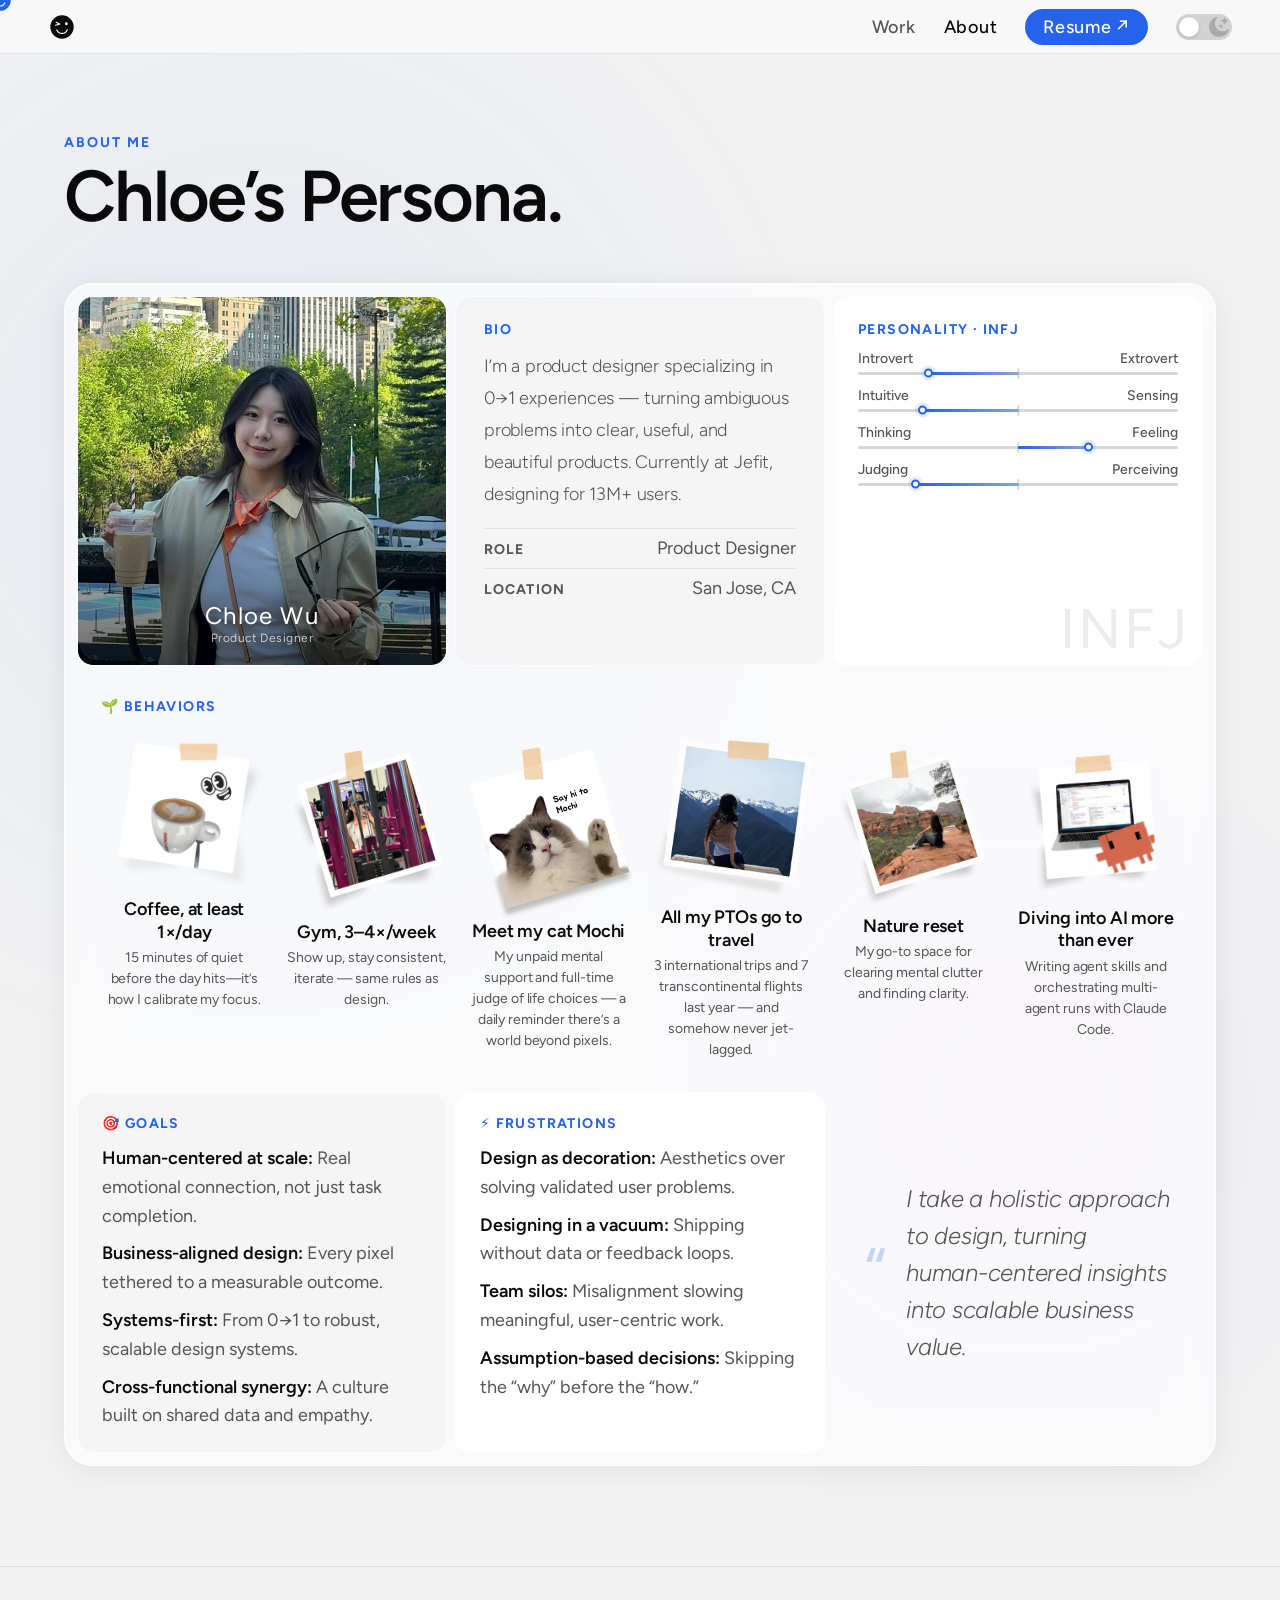
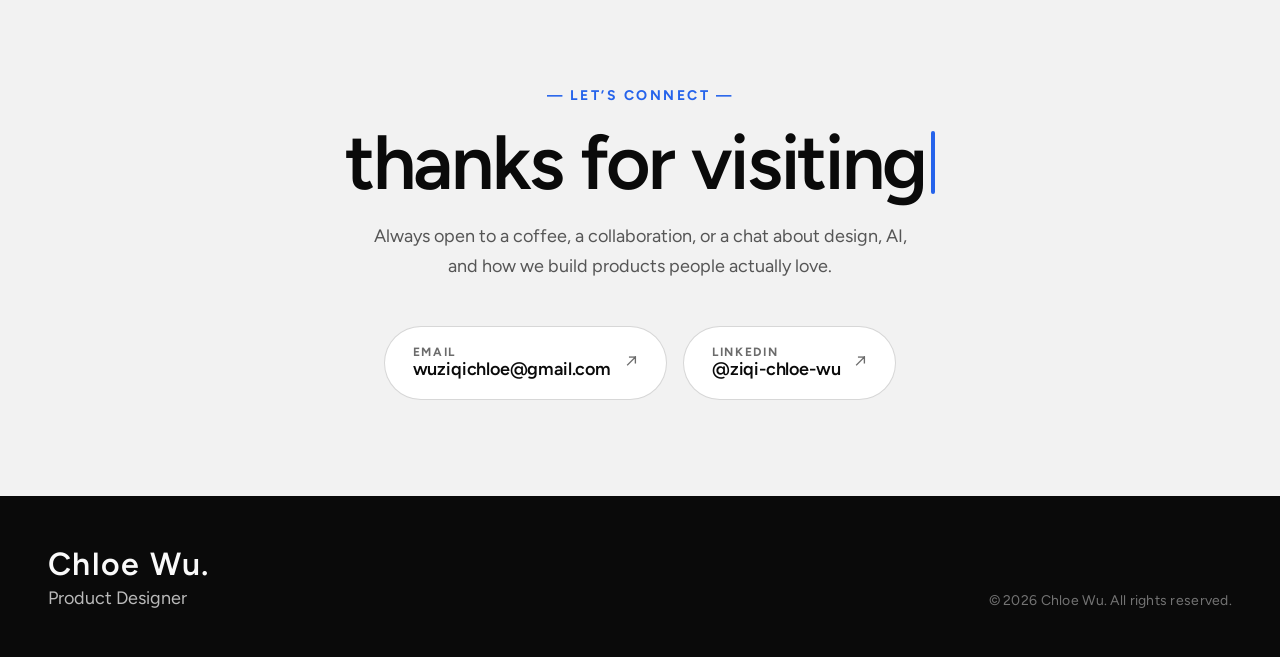
==== about.html @ 1644cade "Index: wire Whatnot cover; add HPE case study, flow explorations & assets Co-Authored-By: Claude Opu" ====
<!DOCTYPE html>
<html lang="en" data-theme="light">
<head>
<meta charset="UTF-8">
<meta name="viewport" content="width=device-width, initial-scale=1.0">
<title>Chloe Wu — About</title>
<link href="https://fonts.googleapis.com/css2?family=Figtree:ital,wght@0,300;0,400;0,500;0,600;0,700;1,400&display=swap" rel="stylesheet">
<link rel="stylesheet" href="tokens.css">
<style>
*,*::before,*::after{box-sizing:border-box;margin:0;padding:0;}
html{scroll-behavior:smooth;font-size:120%;}
body {
  background:var(--bg); color:var(--ink);
  font-family:var(--font-body);
  overflow-x:hidden; cursor:none;
  -webkit-font-smoothing:antialiased;
  transition:background .4s,color .4s;
}
/* Force system cursor off everywhere so it never co-exists with #cur.
   Overridden in the mobile media query below where #cur is hidden. */
html, body, body *, body *::before, body *::after { cursor:none !important; }

/* ─────────────────────────────────────
   CURSOR — SVG, accent color baked into fill
───────────────────────────────────── */
#cur {
  position:fixed; z-index:9999; pointer-events:none;
  width:26px; height:26px;
  transform:translate(-50%,-50%);
  background:url('assets/images/cursor_default.svg') center / contain no-repeat;
  transition:width .2s cubic-bezier(.34,1.56,.64,1),
             height .2s cubic-bezier(.34,1.56,.64,1);
}
#cur.hover {
  width:30px; height:30px;
  background-image:url('assets/images/cursor_tap.svg');
}
/* Both cursors share accent (#2563EB) strokes with white detail; brighten in dark mode. */
[data-theme="dark"] #cur,
[data-theme="dark"] #cur.hover { filter:brightness(1.15) saturate(1.1); }

/* ─────────────────────────────────────
   NAV
───────────────────────────────────── */
nav {
  position:fixed; top:0; left:0; right:0; z-index:300;
  height:54px; display:flex; align-items:center; justify-content:space-between;
  padding:0 48px;
  background:var(--nav-bg);
  backdrop-filter:blur(20px);
  border-bottom:1px solid var(--border);
  transition:background .4s,border-color .4s;
}
.nav-logo {
  display:inline-flex; align-items:center;
  color:var(--ink); text-decoration:none; transition:color .4s;
  line-height:0;
}
.nav-logo:hover .nav-logo-mark{transform:rotate(-8deg);}
.nav-logo-mark {
  width:28px; height:28px; display:block;
  transition:transform .25s cubic-bezier(.34,1.56,.64,1);
}
.nav-r{display:flex;align-items:center;gap:28px;}
.nav-links{display:flex;gap:28px;list-style:none;}
.nav-links a { font-size:var(--fs-base); font-weight:var(--fw-medium); letter-spacing:.04em; color:var(--ink-2); text-decoration:none; transition:color .2s; }
.nav-links a:hover{color:var(--ink);}
.nav-cta { color:#fff!important; background:var(--accent)!important; padding:7px 18px; border-radius:100px; transition:opacity .2s!important; }
.nav-cta:hover{opacity:.88;}

/* Theme toggle */
.t-tog{position:relative;width:56px;height:26px;cursor:none;}
.t-tog input{position:absolute;opacity:0;width:0;height:0;}
.t-track{position:absolute;inset:0;background:var(--border-h);border-radius:100px;transition:background .3s;display:flex;align-items:center;justify-content:space-between;padding:0 3px;}
.t-tog input:checked~.t-track{background:var(--accent);}
.t-icon{display:block;width:20px;height:20px;color:var(--ink-3);z-index:1;transition:opacity .25s;flex-shrink:0;}
.t-sun{opacity:0;}.t-moon{opacity:1;}
[data-theme="dark"] .t-sun{opacity:1;}[data-theme="dark"] .t-moon{opacity:0;}
.t-knob{position:absolute;top:3px;left:3px;width:20px;height:20px;background:var(--surf);border-radius:50%;transition:transform .28s cubic-bezier(.4,0,.2,1);pointer-events:none;z-index:2;box-shadow:0 1px 3px rgba(0,0,0,.2);}
.t-tog input:checked~.t-knob{transform:translateX(30px);}

/* ─────────────────────────────────────
   HERO — full page, type-forward
───────────────────────────────────── */
#home {
  min-height:100vh; padding-top:54px;
  display:flex; flex-direction:column;
  align-items:center; justify-content:center;
  position:relative; overflow:hidden;
  text-align:center;
}

/* ── Headline block — takes most of hero ── */
.h-block {
  display:flex; flex-direction:column; align-items:center;
  padding:0 48px;
  position:relative; z-index:1;
  width:100%; max-width:1100px;
  gap:0;
}

/* Subtle blueprint grid */
.h-block::before {
  content:''; position:absolute; inset:0; z-index:0; pointer-events:none;
  background-image:
    linear-gradient(var(--border) 1px, transparent 1px),
    linear-gradient(90deg, var(--border) 1px, transparent 1px);
  background-size:80px 80px;
  mask-image:linear-gradient(to bottom,transparent,rgba(0,0,0,.4) 40%,rgba(0,0,0,.4) 80%,transparent);
}

/* ── GLOW EFFECT ── */
.glow-stage {
  position:relative; z-index:1;
  --mx: 50%; --my: 50%;
}

/* The glow orb follows mouse */
.glow-stage::before {
  content:''; position:absolute; z-index:0; pointer-events:none;
  width:600px; height:600px; border-radius:50%;
  background:radial-gradient(circle, rgba(var(--glow-r),.12) 0%, transparent 70%);
  left:var(--mx); top:var(--my);
  transform:translate(-50%,-50%);
  transition:left .1s ease,top .1s ease;
  filter:blur(20px);
}

.hero-title {
  font-family:var(--font-display);font-weight:var(--fw-semibold);
  font-size:clamp(var(--fs-2xl),9vw,var(--fs-display-lg));
  line-height:.92; letter-spacing:.01em;
  color:var(--ink);
  position:relative; z-index:1;
  text-align:center;
  margin-bottom:0;
}

/* Individual chars get glow on hover proximity */
.hero-title .gc {
  display:inline-block;
  transition:color .25s ease, text-shadow .25s ease;
}
.hero-title .gc.glow {
  color:var(--accent);
  text-shadow:
    0 0 40px rgba(var(--glow-r),.5),
    0 0 100px rgba(var(--glow-r),.25);
}

/* ── Bottom info bar ── */
.h-bar {
  display:flex; flex-direction:column; align-items:center;
  width:100%; max-width:800px;
  margin-top:36px;
  padding:0 48px;
}
.h-bar-l { width:100%; text-align:center; }
.h-bar-r { display:none; }  /* stats now in h-bar-l */
.h-bar-c {
  display:none;
}
.hero-greeting {
  font-size:clamp(var(--fs-md),2.2vw,var(--fs-lg));   /* bigger — more noticeable */
  font-weight:var(--fw-medium);
  color:var(--ink);                       /* full ink — not muted */
  letter-spacing:-.02em;
  text-align:center;
  margin-bottom:20px;
  opacity:0;
  display:flex;
  align-items:center;
  justify-content:center;
  gap:10px;
}

/* Waving hand emoji animation */
.wave-hand {
  display:inline-block;
  font-size:1.2em;
  transform-origin:70% 80%;       /* pivot at wrist */
  animation-name: wave;
  animation-duration: 2s;
  animation-timing-function: ease-in-out;
  animation-delay: 0.7s;
  animation-iteration-count: 1;
  animation-fill-mode: forwards;
}
@keyframes wave {
  0%   { transform:rotate(0deg); }
  10%  { transform:rotate(18deg); }
  20%  { transform:rotate(-8deg); }
  30%  { transform:rotate(18deg); }
  40%  { transform:rotate(-4deg); }
  50%  { transform:rotate(14deg); }
  60%  { transform:rotate(0deg); }
  100% { transform:rotate(0deg); }
}

/* Greeting text — slight highlight to stand out from noise */
.hero-greeting-text {
  color: var(--ink);
  font-weight:var(--fw-medium);
}
.h-bar-eyebrow { font-size:var(--fs-sm); font-weight:var(--fw-bold); letter-spacing:.14em; text-transform:uppercase; color:var(--accent); margin-bottom:28px; text-align:center; }
.h-bar-sub { font-size:var(--fs-base); font-weight:var(--fw-light); color:var(--ink-2); line-height:1.7; max-width:38ch; text-align:center; letter-spacing:-.01em; }
.h-bar-cta { display:flex; flex-direction:row; gap:12px; align-items:center; justify-content:center; margin-top:28px; }
.h-avail { display:flex; align-items:center; gap:6px; font-size:var(--fs-sm); font-weight:var(--fw-semibold); letter-spacing:.1em; text-transform:uppercase; color:var(--ink-2); margin-bottom:6px; }
.h-avail-dot { width:7px; height:7px; background:#22C55E; border-radius:50%; animation:pulse 2s ease-in-out infinite; }
.btn-fill { display:inline-flex; align-items:center; gap:6px; background:var(--ink); color:var(--bg); padding:13px 26px; border-radius:100px; font-size:var(--fs-base); font-weight:var(--fw-semibold); text-decoration:none; transition:background .2s, transform .15s; }
.btn-fill:hover{background:var(--accent);transform:translateY(-2px);}
.btn-outline { display:inline-flex; align-items:center; gap:6px; color:var(--ink-2); font-size:var(--fs-base); font-weight:var(--fw-medium); text-decoration:none; padding:13px 20px; border-radius:100px; border:1.5px solid var(--border-h); transition:color .2s, border-color .2s, transform .15s; }
.btn-outline:hover{color:var(--ink);border-color:var(--ink);transform:translateY(-1px);}

/* ─────────────────────────────────────
   TICKER
───────────────────────────────────── */
.ticker { overflow:hidden; white-space:nowrap; border-top:1px solid var(--border); border-bottom:1px solid var(--border); padding:10px 0 13px; background:var(--bg-2); transition:background .4s; }
.ticker-inner { display:inline-flex; animation:ticker 24s linear infinite; }
.t-item { display:inline-flex; align-items:center; gap:18px; padding:0 30px; font-size:var(--fs-base); font-weight:var(--fw-semibold); letter-spacing:.06em; text-transform:uppercase; color:var(--ink-3); line-height:1; }
.t-sep { width:4px; height:4px; border-radius:50%; background:var(--accent); flex-shrink:0; }
@keyframes ticker{from{transform:translateX(0);}to{transform:translateX(-50%);}}

/* ─────────────────────────────────────
   WORK — sticky 1/3 left · 2/3 image right
───────────────────────────────────── */
#work { background:var(--bg); transition:background .4s; }
.sec-ey { font-size:var(--fs-sm); font-weight:var(--fw-bold); letter-spacing:.14em; text-transform:uppercase; color:var(--accent); margin-bottom:10px; display:block; }
.sec-h { font-family:var(--font-display); font-weight:var(--fw-semibold); font-size:clamp(var(--fs-xl),6vw,var(--fs-5xl)); line-height:1.05; letter-spacing:-.03em; color:var(--ink); }
.sec-note { max-width:28ch; font-size:var(--fs-base); color:var(--ink-2); line-height:1.7; }

/* Section header */
.work-hdr {
  padding:80px 64px 56px;
  display:flex; align-items:flex-end; justify-content:space-between;
  border-bottom:1px solid var(--border);
}

/* ── Two-column: 20% left sticky · 80% right ── */
.work-body {
  display:grid;
  grid-template-columns:1fr 4fr;   /* ← 20% : 80% */
  align-items:start;
}

/* LEFT: sticky, centered vertically */
.work-left {
  position:sticky; top:0; height:100vh;
  display:flex; flex-direction:column;
  justify-content:center;          /* center content vertically */
  padding:48px 40px;
  border-right:1px solid var(--border);
  overflow:hidden;
  background:var(--bg);
  transition:background .4s;
}

/* ── Mini index ── */
.proj-index {
  display:flex; flex-direction:column; gap:0;
  border-top:1px solid var(--border);
}
.proj-idx-row {
  display:flex; align-items:center; gap:12px;
  padding:14px 0; border-bottom:1px solid var(--border);
  cursor:pointer; transition:opacity .3s, padding-left .3s;
  opacity:.28;
}
.proj-idx-row:hover { opacity:.6; }
.proj-idx-row.active { opacity:1; padding-left:4px; }
.proj-idx-num {
  font-family:var(--font-display); font-size:var(--fs-base); font-weight:var(--fw-semibold);
  letter-spacing:.02em; color:var(--ink-3); width:36px;
  flex-shrink:0; transition:color .3s;
}
.proj-idx-row.active .proj-idx-num { color:var(--accent); }
.proj-idx-label {
  font-size:var(--fs-md); font-weight:var(--fw-medium); color:var(--ink-2);
  letter-spacing:-.02em; flex:1; transition:color .3s;
}
.proj-idx-row.active .proj-idx-label { color:var(--ink); }
/* Animated accent bar on the right */
.proj-idx-tick {
  height:1.5px; width:0; background:var(--accent);
  border-radius:1px;
  transition:width .4s cubic-bezier(.22,1,.36,1);
}
.proj-idx-row.active .proj-idx-tick { width:24px; }

/* proj-detail removed — info lives on image */

/* Tags */
.proj-dtags { display:flex; gap:5px; flex-wrap:wrap; margin-bottom:14px; }
.proj-dtag {
  font-size:var(--fs-2xs); font-weight:var(--fw-semibold); letter-spacing:.08em; text-transform:uppercase;
  color:var(--accent); border:1px solid rgba(37,99,235,.25);
  background:rgba(37,99,235,.06);
  padding:3px 9px; border-radius:100px;
}
[data-theme="dark"] .proj-dtag {
  color:var(--accent); border-color:rgba(59,130,246,.3);
  background:rgba(59,130,246,.08);
}

.proj-dname {
  font-family:var(--font-body);
  font-size:clamp(var(--fs-lg),2.8vw,var(--fs-2xl)); font-weight:var(--fw-medium);
  line-height:1.08; letter-spacing:-.025em;
  color:var(--ink); margin-bottom:14px;
}

/* Metrics row */
.proj-dmetrics { display:flex; gap:24px; flex-wrap:wrap; margin-bottom:28px; }
.proj-dmet-val {
  font-family:var(--font-display);font-weight:var(--fw-semibold);
  font-size:var(--fs-lg); letter-spacing:.01em; color:var(--accent); line-height:1;
}
.proj-dmet-lbl {
  font-size:var(--fs-sm); font-weight:var(--fw-semibold); letter-spacing:.06em;
  text-transform:uppercase; color:var(--ink-3); margin-top:3px;
}

/* Divider between metrics and link */
.proj-dhr {
  width:100%; height:1px; background:var(--border);
  margin-bottom:20px;
}

/* CTA link — more refined */
.proj-dlink {
  display:inline-flex; align-items:center; gap:8px;
  font-size:var(--fs-md); font-weight:var(--fw-semibold); letter-spacing:-.01em;
  color:var(--ink); text-decoration:none;
  transition:color .2s, gap .2s;
}
.proj-dlink:hover { color:var(--accent); gap:12px; }
.proj-dlink-arrow {
  width:28px; height:28px; border-radius:50%;
  border:1.5px solid var(--border-h);
  display:inline-flex; align-items:center; justify-content:center;
  font-size:var(--fs-sm);
  transition:background .2s, border-color .2s, transform .2s;
}
.proj-dlink:hover .proj-dlink-arrow {
  background:var(--accent); border-color:var(--accent); color:#fff;
  transform:rotate(45deg);
}

/* RIGHT: scrolling image panels — 2/3 width, full-screen height */
.work-right { display:flex; flex-direction:column; }

.proj-panel {
  height:100vh; position:relative; overflow:hidden;
  display:flex; align-items:flex-end;   /* info anchored bottom-left */
  border-bottom:1px solid rgba(255,255,255,.06);
}

/* Full-bleed image / gradient background */
.proj-panel-bg {
  position:absolute; inset:0;
  background-size:cover; background-position:center;
  transition:transform .7s cubic-bezier(.22,1,.36,1);
}
.proj-panel:hover .proj-panel-bg { transform:scale(1.025); }

/* Dark vignette at bottom for readability */
.proj-panel::after {
  content:''; position:absolute; inset:0; z-index:1;
  pointer-events:none;
  background:linear-gradient(
    to top,
    rgba(0,0,0,.72) 0%,
    rgba(0,0,0,.35) 30%,
    transparent 60%
  );
}

/* Project info overlaid at bottom of image */
.proj-panel-info {
  position:relative; z-index:2;
  padding:32px 40px;
  width:100%;
}
.proj-panel-tags { display:flex; gap:6px; margin-bottom:10px; flex-wrap:wrap; }
.proj-panel-tag {
  font-size:var(--fs-base); font-weight:var(--fw-bold); letter-spacing:.06em; text-transform:uppercase;
  color:rgba(255,255,255,.65);
  border:1px solid rgba(255,255,255,.2);
  padding:2px 8px; border-radius:100px;
  backdrop-filter:blur(8px);
}
.proj-panel-title {
  font-family:var(--font-display);font-weight:var(--fw-semibold);
  font-size:clamp(var(--fs-xl),5vw,var(--fs-5xl)); line-height:.95;
  letter-spacing:.02em; color:#fff; margin-bottom:8px;
}
.proj-panel-desc {
  font-size:var(--fs-base); font-weight:var(--fw-light);
  color:rgba(255,255,255,.65); line-height:1.65;
  max-width:52ch; margin-bottom:20px;
}
.proj-panel-metrics { display:flex; gap:28px; flex-wrap:wrap; margin-bottom:24px; }
.proj-panel-met-val {
  font-family:var(--font-display);font-weight:var(--fw-semibold);
  font-size:var(--fs-lg); letter-spacing:.02em; color:#fff; line-height:1;
}
.proj-panel-met-lbl {
  font-size:var(--fs-sm); font-weight:var(--fw-bold); letter-spacing:.06em;
  text-transform:uppercase; color:rgba(255,255,255,.5); margin-top:2px;
}
.proj-panel-link {
  display:inline-flex; align-items:center; gap:6px;
  font-size:var(--fs-xs); font-weight:var(--fw-bold); letter-spacing:.1em; text-transform:uppercase;
  color:#fff; text-decoration:none;
  border-bottom:1.5px solid rgba(255,255,255,.5); padding-bottom:1px;
  transition:border-color .2s, color .2s;
}
.proj-panel-link:hover { border-color:#fff; }

/* Placeholder icon when no image */
.proj-panel-ph {
  position:absolute; top:50%; left:50%;
  transform:translate(-50%,-60%);   /* slightly above center */
  display:flex; flex-direction:column;
  align-items:center; gap:12px; text-align:center;
  z-index:2; pointer-events:none;
}
.proj-panel-icon {
  width:72px; height:72px; border-radius:18px;
  background:rgba(255,255,255,.10);
  border:1.5px solid rgba(255,255,255,.2);
  display:flex; align-items:center; justify-content:center;
  font-size:var(--fs-lg);
}
.proj-panel-ph-label {
  font-size:var(--fs-xs); font-weight:var(--fw-semibold); letter-spacing:.14em;
  text-transform:uppercase; color:rgba(255,255,255,.35);
}

/* Ghost number — decorative watermark */
.proj-panel-ghost {
  position:absolute; top:24px; right:28px; z-index:2;
  font-family:var(--font-display);font-weight:var(--fw-semibold); font-size:var(--fs-display);
  letter-spacing:-.03em; color:rgba(255,255,255,.08);
  line-height:1; pointer-events:none; user-select:none;
}

/* PDF MODAL */
.pdf-overlay {
  position:fixed; inset:0; z-index:1000;
  background:rgba(0,0,0,.65);
  backdrop-filter:blur(14px);
  display:none; align-items:center; justify-content:center;
  padding:24px;
}
.pdf-overlay.open { display:flex; }
.pdf-box {
  width:min(900px,96vw);
  height:min(92vh,1040px);
  background:var(--surf);
  border-radius:18px; overflow:hidden;
  display:flex; flex-direction:column;
  box-shadow:0 32px 80px rgba(0,0,0,.45);
  border:1px solid var(--border-h);
}
.pdf-topbar {
  display:flex; align-items:center; justify-content:space-between;
  padding:13px 20px; border-bottom:1px solid var(--border);
  flex-shrink:0;
}
.pdf-topbar-title {
  font-family:var(--font-display);font-weight:var(--fw-semibold);
  font-size:var(--fs-base); letter-spacing:.04em; color:var(--ink);
}
.pdf-close {
  width:30px; height:30px; border-radius:50%; border:none;
  background:var(--border-h); color:var(--ink); font-size:var(--fs-base);
  cursor:pointer; display:flex; align-items:center; justify-content:center;
  transition:background .2s;
}
.pdf-close:hover { background:var(--border); }
.pdf-iframe { flex:1; border:none; width:100%; background:#f0f0f0; }



/* ─────────────────────────────────────
   ABOUT — Compact Bento Persona
───────────────────────────────────── */
#about {
  background: var(--bg-2);
  padding: 134px 64px 100px;
  transition: background .4s;
  position: relative;
}
/* Subtle gradient backdrop so glass reads clearly */
#about::before {
  content: '';
  position: absolute; inset: 0; z-index: 0; pointer-events: none;
  background:
    radial-gradient(ellipse 70% 60% at 20% 30%, rgba(37,99,235,.06) 0%, transparent 70%),
    radial-gradient(ellipse 60% 50% at 80% 70%, rgba(99,37,235,.04) 0%, transparent 60%);
}
.about-wrap { position: relative; z-index: 1; }
.about-wrap { max-width: 1200px; margin: 0 auto; }

.about-heading { margin-bottom: 48px; }
.about-heading .sec-ey { margin-bottom: 8px; }
.about-heading h2 {
  font-family: var(--font-display);
  font-weight: var(--fw-semibold);
  font-size: clamp(var(--fs-xl), 6vw, var(--fs-5xl));
  line-height: 1.05; letter-spacing: -.03em; color: var(--ink);
}

/* ── Outer card ── */
.bento-card {
  /* Glassmorphism */
  background: rgba(255,255,255,0.62);
  backdrop-filter: blur(24px) saturate(160%);
  -webkit-backdrop-filter: blur(24px) saturate(160%);
  border: 1px solid rgba(255,255,255,0.72);
  border-radius: 28px;
  padding: 12px;
  box-shadow: 0 4px 32px rgba(0,0,0,.07), 0 1px 0 rgba(255,255,255,.9) inset;
  transition: background .4s, border-color .4s;
}
[data-theme="dark"] .bento-card {
  background: rgba(26,26,26,0.72);
  backdrop-filter: blur(24px) saturate(140%);
  -webkit-backdrop-filter: blur(24px) saturate(140%);
  border: 1px solid rgba(255,255,255,0.10);
  box-shadow: 0 4px 32px rgba(0,0,0,.45), 0 1px 0 rgba(255,255,255,.05) inset;
}

/* ── Bento grid ── */
.bento {
  display: grid;
  grid-template-columns: repeat(12, 1fr);
  gap: 8px;
}

/* ── Base tile ── */
.bt {
  border-radius: 16px;
  overflow: hidden;
  position: relative;
  transition: transform .35s cubic-bezier(.22,1,.36,1), box-shadow .35s;
}
.bt:hover { transform: translateY(-2px); box-shadow: 0 8px 28px rgba(0,0,0,.07); }
[data-theme="dark"] .bt:hover { box-shadow: 0 8px 28px rgba(0,0,0,.4); }

/* ── Light-only surfaces ── */
.bt-a {
  background: rgba(242,242,242,0.78);
  border: 1px solid rgba(255,255,255,0.68);
  backdrop-filter: blur(12px);
  -webkit-backdrop-filter: blur(12px);
}
.bt-b {
  background: rgba(255,255,255,0.72);
  border: 1px solid rgba(255,255,255,0.82);
  backdrop-filter: blur(12px);
  -webkit-backdrop-filter: blur(12px);
}
[data-theme="dark"] .bt-a {
  background: rgba(20,20,20,0.72);
  border: 1px solid rgba(255,255,255,0.08);
}
[data-theme="dark"] .bt-b {
  background: rgba(30,30,30,0.78);
  border: 1px solid rgba(255,255,255,0.10);
}
/* Photo tile stays dark so portrait reads, everything else light */
.bt-photo-dark { background: var(--ink); }

/* Column spans */
.bc-3  { grid-column: span 3; }
.bc-4  { grid-column: span 4; }
.bc-5  { grid-column: span 5; }
.bc-6  { grid-column: span 6; }
.bc-8  { grid-column: span 8; }
.bc-12 { grid-column: span 12; }

/* Row spans */
.br-2  { grid-row: span 2; }

/* ── Shared label ── */
.bt-label {
  display: block;
  font-size:var(--fs-sm); font-weight:var(--fw-bold); letter-spacing: .1em;
  text-transform: uppercase; color: var(--accent);
  margin-bottom: 12px;
}

/* ══════════════════════════════════════
   TILE: PHOTO
   ══════════════════════════════════════ */
.bt-photo-tile {
  display: flex; flex-direction: column;
  align-items: center; justify-content: flex-end;
  text-align: center;
  aspect-ratio: 1;
  padding: 0;
  position: relative; overflow: hidden;
  gap: 0;
}
.bt-photo-tile::after {
  content:''; position:absolute; inset:0; z-index:2; pointer-events:none;
  background:linear-gradient(to bottom, transparent 40%, rgba(0,0,0,.6) 100%);
}
.bt-photo-bg { display:none; }
.bt-portrait {
  position:absolute; inset:0; z-index:1;
  width:100%; height:100%; border-radius:0;
  border:none;
  background:var(--bg-2);
  display:flex; align-items:center; justify-content:center;
  overflow:hidden; margin:0; flex-shrink:0;
  box-shadow:none;
}
.bt-portrait img { width:100%; height:100%; object-fit:cover; border-radius:0; }
.bt-portrait-ph { display:flex; flex-direction:column; align-items:center; gap:8px; justify-content:center; }
.bt-portrait-ph svg { opacity:.3; }
.bt-portrait-ph span {
  font-size:var(--fs-2xs); font-weight:var(--fw-semibold); letter-spacing:.12em;
  text-transform:uppercase; color:rgba(0,0,0,.3);
}
.bt-photo-text { position:absolute; bottom:0; left:0; right:0; z-index:3; padding:20px; }
.bt-photo-name {
  font-family: var(--font-accent);
  font-size:var(--fs-md); letter-spacing: .05em; color: #fff; line-height: 1; margin-bottom: 3px;
}
.bt-photo-role {
  font-size:var(--fs-xs); font-weight:var(--fw-regular);
  color: rgba(255,255,255,.72); letter-spacing: .04em;
}
/* bt-badge removed */

/* ══════════════════════════════════════
   TILE: BIO
   ══════════════════════════════════════ */
.bt-bio-tile {
  padding: 24px 28px;
  display: flex; flex-direction: column; justify-content: flex-start;
}
.bt-bio-text {
  font-size:var(--fs-base); font-weight:var(--fw-light); color: var(--ink-2);
  line-height: 1.78; letter-spacing: -.01em;
}
.bt-detail-rows { display: flex; flex-direction: column; margin-top: 18px; border-top: 1px solid var(--border); }
.bt-detail-row {
  display: flex; justify-content: space-between; align-items: baseline;
  padding: 7px 0; border-bottom: 1px solid var(--border);
}
.bt-detail-row:last-child { border-bottom: none; }
.bt-detail-k {
  font-size:var(--fs-sm); font-weight:var(--fw-bold); letter-spacing: .08em;
  text-transform: uppercase; color: var(--ink-2); flex-shrink: 0;
}
.bt-detail-v {
  font-size:var(--fs-base); font-weight:var(--fw-regular); color: var(--ink-2);
  text-align: right; line-height: 1.4; max-width: 60%;
}

/* ══════════════════════════════════════
   TILE: INFJ SLIDERS
   ══════════════════════════════════════ */
.bt-infj-tile {
  padding: 24px 24px; position: relative; overflow: hidden;
}
.bt-infj-tile::before {
  content: 'INFJ'; position: absolute;
  right: 12px; bottom: 8px;
  font-family: var(--font-accent);
  font-size:var(--fs-3xl); letter-spacing: .06em;
  color: var(--border); line-height: 1;
  pointer-events: none; user-select: none; z-index: 0;
}
.bt-infj-tile > * { position: relative; z-index: 1; }
.bt-slider-row { margin-bottom: 12px; }
.bt-slider-row:last-child { margin-bottom: 0; }
.bt-slider-labels {
  display: flex; justify-content: space-between;
  font-size:var(--fs-sm); color: var(--ink-2); font-weight:var(--fw-medium); margin-bottom: 5px;
}
.bt-slider-track {
  height: 3px; border-radius: 2px;
  background: var(--border-h); position: relative;
}
.bt-slider-track::after {
  content: ''; position: absolute;
  top: -4px; left: 50%; transform: translateX(-50%);
  width: 1.5px; height: 11px;
  background: var(--border-h); border-radius: 1px;
}
.bt-slider-fill {
  position: absolute; top: 0; height: 100%; border-radius: 2px;
  background: linear-gradient(90deg, var(--accent), rgba(37,99,235,.45));
}
.bt-slider-dot {
  position: absolute; top: 50%; transform: translateY(-50%);
  width: 9px; height: 9px; border-radius: 50%;
  background: var(--surf); border: 2px solid var(--accent);
  box-shadow: 0 0 0 3px rgba(37,99,235,.12); z-index: 1;
  transition: background .4s;
}

/* ══════════════════════════════════════
   TILE: BEHAVIORS — frameless, polaroids overflow the tile edges
   ══════════════════════════════════════ */
.bt-behaviors-tile {
  background: transparent;
  border: none;
  backdrop-filter: none;
  -webkit-backdrop-filter: none;
  overflow: visible;
  padding: 24px 24px 24px;
}
.bt-behaviors-tile:hover { transform: none; box-shadow: none; }
[data-theme="dark"] .bt-behaviors-tile { background: transparent; border: none; }
.bt-behaviors-tile .bt-label { text-align: left; }

/* Single horizontal row of 6 polaroids */
.bt-beh-grid {
  display: grid;
  grid-template-columns: repeat(6, 1fr);
  gap: 16px;
  margin: 20px auto 0;
  align-items: start;
  justify-items: center;
}
/* Polaroid card: tight white frame, no internal slack */
.bt-beh-card {
  width: 100%;
  max-width: 280px;
  background: var(--surf);
  border: none;
  padding: 8px 8px 14px;
  border-radius: 3px;
  box-shadow: 0 18px 32px rgba(0,0,0,0.16),
              0 6px 12px rgba(0,0,0,0.08);
  display: flex; flex-direction: column; gap: 6px;
  transition: transform .35s cubic-bezier(.22,1,.36,1), box-shadow .35s;
}
[data-theme="dark"] .bt-beh-card {
  box-shadow: 0 18px 32px rgba(0,0,0,0.55),
              0 6px 12px rgba(0,0,0,0.35);
}
.bt-beh-card:hover {
  transform: translateY(-6px) scale(1.03);
  box-shadow: 0 26px 44px rgba(0,0,0,0.22),
              0 8px 16px rgba(0,0,0,0.12);
}
/* Pre-framed polaroid images (Mochi · Nature) — the image already carries
   its own white frame + tape, so drop the duplicate CSS frame and shadow */
.bt-beh-card--photo,
[data-theme="dark"] .bt-beh-card--photo {
  background: transparent;
  padding: 0;
  box-shadow: none;
  gap: 4px;
}
.bt-beh-card--photo:hover {
  box-shadow: none;
  transform: translateY(-6px) scale(1.03);
}
.bt-beh-photo {
  width: 100%;
  height: auto;
  display: block;
}
/* Mochi polaroid carries extra transparent padding in the PNG — scale up so
   the visible photo matches the edge-to-edge cards alongside it */
.bt-beh-photo--mochi {
  transform: scale(1.2);
  transform-origin: center;
}

.bt-beh-icon {
  width: 100%;
  aspect-ratio: 1;
  height: auto;
  display: block;
  line-height: 1;
  border-radius: 0;
  overflow: hidden;
  box-shadow: none;
}
img.bt-beh-icon { object-fit: cover; }
.bt-beh-icon-ph {
  display: flex;
  align-items: center;
  justify-content: center;
  font-size: var(--fs-3xl);
  color: rgba(255,255,255,0.95);
  text-shadow: 0 2px 8px rgba(0,0,0,0.18);
}
.bt-beh-name {
  font-size:var(--fs-base); font-weight:var(--fw-semibold); color: var(--ink);
  letter-spacing: -.01em; line-height: 1.25;
  text-align: center;
  padding: 0 4px;
  margin-top: 2px;
}
.bt-beh-desc {
  font-size: var(--fs-sm);
  font-weight: var(--fw-regular);
  color: var(--ink-2);
  line-height: 1.5;
  letter-spacing: -.005em;
  text-align: center;
  padding: 0 4px;
}

/* ══════════════════════════════════════
   TILE: LIST
   ══════════════════════════════════════ */
.bt-list-tile { padding: 22px 24px; }
.bt-list { display: flex; flex-direction: column; gap: 9px; margin-top: 4px; }
.bt-list-item {
  font-size:var(--fs-base); font-weight:var(--fw-regular); color: var(--ink-2); line-height: 1.6;
}
.bt-list-item strong { color: var(--ink); font-weight:var(--fw-semibold); }

/* ══════════════════════════════════════
   TILE: QUOTE — accent bg
   ══════════════════════════════════════ */
.bt-quote-tile {
  background: transparent;
  padding: 28px 32px;
  display: flex; align-items: center; gap: 20px;
}
.bt-quote-mark {
  font-family: var(--font-accent);
  font-size:var(--fs-4xl); line-height: 1;
  color: var(--accent); opacity: .25; flex-shrink: 0;
  user-select: none; margin-top: -4px;
}
.bt-quote-body {
  font-size:var(--fs-md); font-weight:var(--fw-light); font-style: italic;
  color: var(--ink-2); line-height: 1.55;
  border: none; padding: 0; margin: 0; letter-spacing: -.01em; flex: 1;
}

/* ── Responsive ── */
@media (max-width:1024px) and (min-width:768px) {
  #about { padding: 72px 36px; }
  .bento-card { padding: 10px; border-radius: 22px; }
  .bento { gap: 8px; }
  .bc-3 { grid-column: span 6; }
  .bc-5 { grid-column: span 6; }
  .bc-6 { grid-column: span 12; }
  .bt-beh-grid { grid-template-columns: repeat(3, 1fr); }
}
@media (max-width:767px) {
  #about { padding: 56px 20px; }
  .bento-card { padding: 8px; border-radius: 18px; }
  .bento { gap: 7px; }
  .bento > .bt { grid-column: 1/-1 !important; grid-row: auto !important; }
  .bt-photo-tile { min-height: 240px; }
  /* Behaviors: 2 columns on small screens */
  .bt-beh-grid { grid-template-columns: repeat(2, 1fr); gap: 18px; }
  .bt-quote-tile { flex-direction: column; gap: 12px; padding: 24px 22px; }
  .bt-quote-mark { font-size:var(--fs-2xl); }
}

/* ─────────────────────────────────────
   RESUME
───────────────────────────────────── */
#resume { background:var(--bg); padding:100px 48px; transition:background .4s; }
.rinner { max-width:1200px; margin:0 auto; }
.rg { display:grid; grid-template-columns:1.2fr 1fr; gap:80px; }
.rct { font-family:var(--font-display);font-weight:var(--fw-semibold); font-size:var(--fs-md); letter-spacing:.04em; color:var(--ink); margin-bottom:24px; }
.tl{display:flex;flex-direction:column;}
.tli{display:grid;grid-template-columns:1px 1fr;gap:0 20px;padding-bottom:24px;}
.tl-ln{width:1px;background:var(--border-h);position:relative;}
.tl-dot{position:absolute;top:5px;left:50%;transform:translateX(-50%);width:7px;height:7px;border-radius:50%;background:var(--accent);}
.tl-per{font-size:var(--fs-sm);font-weight:var(--fw-bold);letter-spacing:.1em;text-transform:uppercase;color:var(--accent);margin-bottom:4px;}
.tl-role{font-family:var(--font-display);font-weight:var(--fw-semibold);font-size:var(--fs-md);letter-spacing:.03em;color:var(--ink);margin-bottom:2px;}
.tl-co{font-size:var(--fs-base);color:var(--ink-2);margin-bottom:6px;}
.tl-desc{font-size:var(--fs-base);color:var(--ink-2);line-height:1.65;}
.rdl{display:inline-flex;align-items:center;gap:8px;margin-top:28px;border:1.5px solid var(--border-h);padding:11px 22px;font-size:var(--fs-sm);font-weight:var(--fw-bold);letter-spacing:.1em;text-transform:uppercase;text-decoration:none;color:var(--ink);border-radius:100px;transition:all .2s;}
.rdl:hover{background:var(--accent);color:#fff;border-color:var(--accent);}

/* ── End CTA — Chat Soon ── */
#chat{padding:120px 48px 96px;background:var(--bg-2);border-top:1px solid var(--border);transition:background .4s,border-color .4s;}
.chat-inner{max-width:1080px;margin:0 auto;display:flex;flex-direction:column;align-items:center;text-align:center;}
.chat-eyebrow{font-size:var(--fs-sm);font-weight:var(--fw-bold);letter-spacing:.18em;text-transform:uppercase;color:var(--accent);margin-bottom:18px;}
.chat-title{font-family:var(--font-display);font-weight:var(--fw-semibold);font-size:clamp(var(--fs-xl),6vw,var(--fs-6xl));line-height:1.05;letter-spacing:-.03em;color:var(--ink);margin-bottom:14px;min-height:1.1em;}
.chat-title .typer{display:inline;}
.chat-title .typer-caret{display:inline-block;width:.055em;height:.82em;background:var(--accent);margin-left:.06em;vertical-align:-.06em;border-radius:2px;animation:typerBlink 1.05s steps(1) infinite;}
@keyframes typerBlink{50%{opacity:0;}}
@media(prefers-reduced-motion:reduce){.chat-title .typer-caret{animation:none;}}
.chat-sub{font-size:var(--fs-base);color:var(--ink-2);line-height:1.7;max-width:46ch;margin-bottom:44px;}
.chat-links{display:flex;gap:16px;flex-wrap:wrap;justify-content:center;}
.chat-btn{display:inline-flex;align-items:center;gap:14px;padding:18px 28px;border-radius:100px;border:1.5px solid var(--border-h);background:var(--surf);text-decoration:none;color:var(--ink);transition:transform .25s cubic-bezier(.22,1,.36,1),border-color .2s,background .2s,color .2s;}
.chat-btn:hover{transform:translateY(-2px);border-color:var(--accent);background:var(--accent);color:#fff;}
.chat-btn-stack{display:flex;flex-direction:column;align-items:flex-start;line-height:1.2;}
.chat-btn-label{font-size:var(--fs-xs);font-weight:var(--fw-bold);letter-spacing:.14em;text-transform:uppercase;opacity:.6;}
.chat-btn-val{font-size:var(--fs-base);font-weight:var(--fw-semibold);letter-spacing:-.01em;}
.chat-btn-arrow{font-size:var(--fs-base);opacity:.6;transition:transform .2s;}
.chat-btn:hover .chat-btn-arrow{transform:translate(2px,-2px);opacity:1;}
@media(max-width:767px){
  #chat{padding:72px 20px 56px;}
  .chat-links{flex-direction:column;width:100%;}
  .chat-btn{width:100%;justify-content:space-between;padding:16px 22px;}
}

footer{background:var(--ink);color:var(--bg);padding:48px;display:flex;justify-content:space-between;align-items:center;flex-wrap:wrap;gap:20px;border-top:1px solid var(--border);transition:background .4s,color .4s;}
.ft-name{font-family:var(--font-display);font-weight:var(--fw-semibold);font-size:var(--fs-lg);letter-spacing:.04em;}
.ft-tag{font-size:var(--fs-base);color:rgba(245,245,245,.75);margin-top:4px;}
.ft-copy{font-size:var(--fs-sm);color:rgba(245,245,245,.45);letter-spacing:.02em;align-self:flex-end;}
.ft-links{display:flex;gap:28px;list-style:none;}
.ft-links a{font-size:var(--fs-base);font-weight:var(--fw-medium);letter-spacing:.08em;text-transform:uppercase;color:rgba(245,245,245,.75);text-decoration:none;transition:color .2s;}
.ft-links a:hover{color:var(--accent);}

[data-theme="dark"] footer { background:#1E1E1E; }
[data-theme="dark"] .ft-name { color:#F5F5F5; }
[data-theme="dark"] .ft-tag { color:rgba(245,245,245,.75); }
[data-theme="dark"] .ft-links a { color:rgba(245,245,245,.75); }
.reveal{opacity:0;transform:translateY(20px);transition:opacity .6s ease,transform .6s ease;}
.reveal.in{opacity:1;transform:none;}
.enter{opacity:0;animation:fu .6s ease forwards;}
.d1{animation-delay:.05s;}.d2{animation-delay:.18s;}.d3{animation-delay:.32s;}.d4{animation-delay:.48s;}
@keyframes fu{from{opacity:0;transform:translateY(14px);}to{opacity:1;transform:translateY(0);}}
@keyframes pulse{0%,100%{transform:scale(1);}50%{transform:scale(.5);opacity:.5;}}

/* ═══════════════════════════════════════
   RESPONSIVE — 3 breakpoints
═══════════════════════════════════════ */

/* ── Tablet: 768–1024px ── */
@media(max-width:1024px) and (min-width:768px) {
  nav { padding:0 28px; }
  .h-block { padding:36px 28px 0; }
  .h-bar-l, .h-bar-r, .h-bar-c { padding:22px 28px; }
  .work-hdr { padding:60px 36px 44px; }
  .work-left { padding:36px 28px 32px; }
  .proj-panel-info { padding:28px 32px; }
  .proj-panel-title { font-size:clamp(var(--fs-lg),4vw,var(--fs-3xl)); }
  #about, #resume { padding:80px 36px; }
  footer { padding:40px 36px; }
  .ag { gap:40px; }
  .persona-card { grid-template-columns:240px 1fr; }
  .persona-right { padding:32px 32px; }
  .rg { gap:48px; }
}

/* ── Mobile: < 768px ── */
@media(max-width:767px) {
  /* --- Cursor hidden on touch; restore system cursor --- */
  #cur { display:none; }
  html, body, body *, body *::before, body *::after { cursor:auto !important; }
  a, button, label, .hamburger, [role="button"] { cursor:pointer !important; }

  /* --- Nav: hamburger --- */
  nav { padding:0 20px; height:52px; }
  .nav-r { gap:16px; }
  .nav-links { display:none; }          /* hidden by default */
  .nav-links.open {
    display:flex; flex-direction:column;
    position:fixed; top:52px; left:0; right:0;
    background:var(--nav-bg); backdrop-filter:blur(20px);
    border-bottom:1px solid var(--border);
    padding:16px 24px 24px; gap:16px; z-index:299;
  }
  .nav-links.open li { border-bottom:1px solid var(--border); padding-bottom:12px; }
  .nav-links.open li:last-child { border:none; padding:0; }
  .nav-links.open a { font-size:var(--fs-base); color:var(--ink); }
  .nav-links.open .nav-cta { display:inline-flex; width:fit-content; }
  /* Hamburger button */
  .hamburger {
    display:flex; flex-direction:column; gap:4.5px;
    width:24px; cursor:pointer; padding:4px 0;
    border:none; background:none;
  }
  .hamburger span {
    display:block; height:1.5px; width:100%;
    background:var(--ink); border-radius:2px;
    transition:transform .3s ease, opacity .3s ease;
  }
  .hamburger.open span:nth-child(1) { transform:translateY(6px) rotate(45deg); }
  .hamburger.open span:nth-child(2) { opacity:0; }
  .hamburger.open span:nth-child(3) { transform:translateY(-6px) rotate(-45deg); }
  /* Theme toggle stays visible */
  .t-tog { flex-shrink:0; }

  /* --- Hero --- */
  .h-block { padding:24px 20px 0; align-items:center; }
  .h-bar { padding:0 20px; }
  .h-bar-l { text-align:center; }
  .h-bar-cta { justify-content:center; }
  .hero-title { font-size:clamp(var(--fs-xl),11vw,var(--fs-6xl)); }

  /* --- Work section: no sticky, stacked panels --- */
  .work-hdr { padding:48px 20px 36px; flex-direction:column; gap:12px; }
  .work-body { grid-template-columns:1fr; }

  /* Left panel hidden on mobile — info lives on image */
  .work-left { display:none; }

  /* Right panels stack vertically, natural height */
  .proj-panel {
    height:auto;
    min-height:88vw;
    align-items:flex-end;
  }
  .proj-panel-info { padding:24px 20px; }
  .proj-panel-title { font-size:clamp(var(--fs-lg),8vw,var(--fs-2xl)); }
  .proj-panel-desc { font-size:var(--fs-sm); }
  .proj-panel-metrics { gap:18px; }
  .proj-panel-ghost { font-size:var(--fs-4xl); top:16px; right:16px; }
  .proj-panel-icon { width:56px; height:56px; font-size:var(--fs-md); }

  /* --- About --- */
  #about { padding:64px 20px; }
  .persona-card { grid-template-columns:1fr; }
  .persona-left { padding:32px 24px; flex-direction:row; flex-wrap:wrap; gap:20px; text-align:left; align-items:flex-start; }
  .persona-photo { width:80px; height:80px; margin-bottom:0; flex-shrink:0; }
  .persona-name { font-size:var(--fs-md); }
  .persona-role { margin-bottom:0; }
  .persona-status { margin-bottom:0; }
  .persona-contacts { width:100%; }
  .persona-langs { margin-top:16px; padding-top:16px; }
  .persona-right { padding:28px 24px; gap:24px; }
  .persona-attrs { grid-template-columns:1fr; gap:20px; }
  .persona-behaviors { gap:8px; }
  .persona-quote-text { font-size:var(--fs-base); }

  /* --- Resume --- */
  #resume { padding:64px 20px; }
  .rg { grid-template-columns:1fr; gap:36px; }

  /* --- Footer --- */
  footer { padding:40px 20px; flex-direction:column; align-items:flex-start; }

  /* --- Ticker --- */
  .ticker { padding:8px 0; }
}

/* ── Very small: < 420px (covers iPhone SE → 14/15 standard) ── */
@media(max-width:420px) {
  .hero-title { font-size:var(--fs-xl); }
  .proj-panel-title { font-size:var(--fs-md); }
}
</style>
</head>
<body>

<div id="cur"></div>

<nav>
  <a href="index.html#home" class="nav-logo" aria-label="Chloe Wu — home">
    <svg class="nav-logo-mark" viewBox="0 0 48 48" xmlns="http://www.w3.org/2000/svg" aria-hidden="true" focusable="false">
      <path fill="currentColor" d="m24 4a20 20 0 1 0 20 20 20 20 0 0 0 -20-20zm-11 18a1 1 0 0 1 -.27-2l4.53-1.29-3.7-1.85a1 1 0 1 1 .89-1.79l6 3a1 1 0 0 1 -.18 1.93l-7 2a1 1 0 0 1 -.27 0zm20.95 7.32a10.49 10.49 0 0 1 -9.95 6.68 10.49 10.49 0 0 1 -9.95-6.68 1 1 0 0 1 1.9-.63 8.35 8.35 0 0 0 8.05 5.31 8.35 8.35 0 0 0 8.05-5.32 1 1 0 0 1 1.9.64zm-2.45-8.32a2.5 2.5 0 1 1 2.5-2.5 2.5 2.5 0 0 1 -2.5 2.5z"/>
    </svg>
  </a>
  <div class="nav-r">
    <ul class="nav-links" id="navLinks">
      <li><a href="index.html#work" onclick="closeMenu()">Work</a></li>
      <li><a href="about.html" onclick="closeMenu()" aria-current="page" style="color:var(--ink);">About</a></li>
      <li><a href="#" class="nav-cta" onclick="openResumePdf();closeMenu();return false;">Resume ↗</a></li>
    </ul>
    <label class="t-tog" aria-label="Toggle theme">
      <input type="checkbox" id="themeToggle">
      <span class="t-track"><svg class="t-icon t-sun" aria-hidden="true" viewBox="0 0 512 512" fill="currentColor"><path d="M275,59.25V19a19,19,0,0,0-38,0V59.25a19,19,0,0,0,38,0Z"/><path d="M275,493V452.75a19,19,0,0,0-38,0V493a19,19,0,0,0,38,0Z"/><path d="M408.56,130.31,437,101.85A19,19,0,1,0,410.15,75l-28.46,28.46a19,19,0,0,0,26.87,26.87Z"/><path d="M101.85,437l28.46-28.46a19,19,0,0,0-26.87-26.87L75,410.15A19,19,0,1,0,101.85,437Z"/><path d="M452.75,275H493a19,19,0,0,0,0-38H452.75a19,19,0,0,0,0,38Z"/><path d="M19,275H59.25a19,19,0,0,0,0-38H19a19,19,0,0,0,0,38Z"/><path d="M381.69,408.56,410.15,437A19,19,0,0,0,437,410.15l-28.46-28.46a19,19,0,0,0-26.87,26.87Z"/><path d="M75,101.85l28.46,28.46a19,19,0,0,0,26.87-26.87L101.85,75A19,19,0,1,0,75,101.85Z"/><path d="M256,99.74A156.26,156.26,0,1,0,412.26,256,156.26,156.26,0,0,0,256,99.74Zm47.81,268.49a14,14,0,0,1-11.72-25.43,102.19,102.19,0,0,0,51.64-53.45,14,14,0,0,1,25.82,10.82A130.13,130.13,0,0,1,303.81,368.23Z"/></svg><svg class="t-icon t-moon" aria-hidden="true" viewBox="0 0 512 512" fill="currentColor"><path d="m351 361.68c-110.67 0-200.71-90-200.71-200.71a199.92 199.92 0 0 1 50.8-133.45c11.1-12.43-1.29-31.66-17.19-26.73-106.53 33.04-183.9 132.36-183.9 249.75 0 144 117.46 261.46 261.46 261.46 117.39 0 216.7-77.37 249.75-183.9 4.93-15.9-14.3-28.29-26.73-17.22a199.92 199.92 0 0 1 -133.48 50.8z"/><path d="m329.57 118.69 13 3a47.26 47.26 0 0 1 35.43 35.12l3.09 13c4.69 19.81 32.91 19.7 37.47-.13l3-13a47.24 47.24 0 0 1 35.14-35.39l13-3.09c19.81-4.69 19.7-32.91-.13-37.47l-13-3a47.24 47.24 0 0 1 -35.39-35.14l-3.09-13c-4.69-19.81-32.91-19.7-37.47.14l-3 13a47.27 47.27 0 0 1 -35.14 35.4l-13 3.08c-19.85 4.71-19.74 32.92.09 37.48z"/><path d="m257.49 249.9 8.31 1.91a30.17 30.17 0 0 1 22.6 22.44l2 8.29c3 12.65 21 12.58 23.92-.09l1.91-8.31a30.17 30.17 0 0 1 22.44-22.6l8.29-2c12.65-3 12.58-21-.09-23.93l-8.3-1.91a30.14 30.14 0 0 1 -22.6-22.43l-2-8.3c-3-12.64-21-12.58-23.93.09l-1.9 8.31a30.17 30.17 0 0 1 -22.44 22.63l-8.29 2c-12.65 3-12.58 21 .08 23.9z"/></svg></span>
      <span class="t-knob"></span>
    </label>
    <!-- Hamburger — visible only on mobile -->
    <button class="hamburger" id="hamburger" aria-label="Toggle navigation" onclick="toggleMenu()" style="display:none;">
      <span></span><span></span><span></span>
    </button>
  </div>
</nav>


<section id="about">
  <div class="about-wrap">

    <div class="about-heading reveal">
      <span class="sec-ey">About Me</span>
      <h2>Chloe’s Persona.</h2>
    </div>

    <div class="bento-card reveal">
    <div class="bento">

      <!-- ─── ROW 1: Photo(3) · Bio+Details(5) · INFJ(4) ─── -->

      <div class="bt bt-a bt-photo-tile bc-4">
        <div class="bt-photo-bg"></div>
        <div class="bt-portrait">
          <img src="assets/images/avatar.jpg" alt="Chloe Wu portrait" loading="lazy" decoding="async" width="720" height="720">
        </div>
        <div class="bt-photo-text">
          <div class="bt-photo-name">Chloe Wu</div>
          <div class="bt-photo-role">Product Designer</div>
        </div>
      </div>

      <div class="bt bt-a bt-bio-tile bc-4">
        <span class="bt-label">Bio</span>
        <p class="bt-bio-text">I’m a product designer specializing in 0→1 experiences — turning ambiguous problems into clear, useful, and beautiful products. Currently at Jefit, designing for 13M+ users.</p>
        <div class="bt-detail-rows">
          <div class="bt-detail-row">
            <span class="bt-detail-k">Role</span>
            <span class="bt-detail-v">Product Designer</span>
          </div>
          <div class="bt-detail-row">
            <span class="bt-detail-k">Location</span>
            <span class="bt-detail-v">San Jose, CA</span>
          </div>

        </div>
      </div>

      <!-- INFJ — Feeling/Thinking: Thinking left, Feeling right -->
      <div class="bt bt-b bt-infj-tile bc-4">
        <span class="bt-label">Personality · INFJ</span>
        <div class="bt-slider-row">
          <div class="bt-slider-labels"><span>Introvert</span><span>Extrovert</span></div>
          <div class="bt-slider-track">
            <div class="bt-slider-fill" style="left:22%;width:28%;"></div>
            <div class="bt-slider-dot" style="left:calc(22% - 4.5px);"></div>
          </div>
        </div>
        <div class="bt-slider-row">
          <div class="bt-slider-labels"><span>Intuitive</span><span>Sensing</span></div>
          <div class="bt-slider-track">
            <div class="bt-slider-fill" style="left:20%;width:30%;"></div>
            <div class="bt-slider-dot" style="left:calc(20% - 4.5px);"></div>
          </div>
        </div>
        <!-- Thinking on left, Feeling on right — dot sits right of center (feeling) -->
        <div class="bt-slider-row">
          <div class="bt-slider-labels"><span>Thinking</span><span>Feeling</span></div>
          <div class="bt-slider-track">
            <!-- Feeling is dominant → dot at 72% (right of center) -->
            <div class="bt-slider-fill" style="left:50%;width:22%;"></div>
            <div class="bt-slider-dot" style="left:calc(72% - 4.5px);"></div>
          </div>
        </div>
        <div class="bt-slider-row">
          <div class="bt-slider-labels"><span>Judging</span><span>Perceiving</span></div>
          <div class="bt-slider-track">
            <div class="bt-slider-fill" style="left:18%;width:32%;"></div>
            <div class="bt-slider-dot" style="left:calc(18% - 4.5px);"></div>
          </div>
        </div>
      </div>

      <!-- ─── ROW 2: Behaviors(12) ─── -->

      <div class="bt bt-a bt-behaviors-tile bc-12">
        <span class="bt-label">🌱 Behaviors</span>
        <div class="bt-beh-grid">
          <div class="bt-beh-card bt-beh-card--photo">
            <img class="bt-beh-photo" src="assets/images/coffee.png" alt="Coffee" loading="lazy" decoding="async" width="1788" height="1698">
            <div class="bt-beh-name">Coffee, at least 1×/day</div>
            <div class="bt-beh-desc">15 minutes of quiet before the day hits—it’s how I calibrate my focus.</div>
          </div>
          <div class="bt-beh-card bt-beh-card--photo">
            <img class="bt-beh-photo" src="assets/images/gym.png" alt="Gym" loading="lazy" decoding="async" width="792" height="859">
            <div class="bt-beh-name">Gym, 3–4×/week</div>
            <div class="bt-beh-desc">Show up, stay consistent, iterate — same rules as design.</div>
          </div>
          <div class="bt-beh-card bt-beh-card--photo">
            <img class="bt-beh-photo bt-beh-photo--mochi" src="assets/images/mochi2.png" alt="Mochi, my cat" loading="lazy" decoding="async" width="659" height="710">
            <div class="bt-beh-name">Meet my cat Mochi</div>
            <div class="bt-beh-desc">My unpaid mental support and full-time judge of life choices — a daily reminder there’s a world beyond pixels.</div>
          </div>
          <div class="bt-beh-card bt-beh-card--photo">
            <img class="bt-beh-photo" src="assets/images/pto.png" alt="Travel" loading="lazy" decoding="async" width="992" height="987">
            <div class="bt-beh-name">All my PTOs go to travel</div>
            <div class="bt-beh-desc">3 international trips and 7 transcontinental flights last year — and somehow never jet-lagged.</div>
          </div>
          <div class="bt-beh-card bt-beh-card--photo">
            <img class="bt-beh-photo" src="assets/images/nature.png" alt="Nature reset" loading="lazy" decoding="async" width="817" height="855">
            <div class="bt-beh-name">Nature reset</div>
            <div class="bt-beh-desc">My go-to space for clearing mental clutter and finding clarity.</div>
          </div>
          <div class="bt-beh-card bt-beh-card--photo">
            <img class="bt-beh-photo" src="assets/images/claude.png" alt="Claude" loading="lazy" decoding="async" width="836" height="836">
            <div class="bt-beh-name">Diving into AI more than ever</div>
            <div class="bt-beh-desc">Writing agent skills and orchestrating multi-agent runs with Claude Code.</div>
          </div>
        </div>
      </div>

      <!-- ─── ROW 3: Goals(4) · Frustrations(4) · Quote(4) ─── -->

      <div class="bt bt-a bt-list-tile bc-4">
        <span class="bt-label">🎯 Goals</span>
        <div class="bt-list">
          <div class="bt-list-item"><strong>Human-centered at scale:</strong> Real emotional connection, not just task completion.</div>
          <div class="bt-list-item"><strong>Business-aligned design:</strong> Every pixel tethered to a measurable outcome.</div>
          <div class="bt-list-item"><strong>Systems-first:</strong> From 0→1 to robust, scalable design systems.</div>
          <div class="bt-list-item"><strong>Cross-functional synergy:</strong> A culture built on shared data and empathy.</div>
        </div>
      </div>

      <div class="bt bt-b bt-list-tile bc-4">
        <span class="bt-label">⚡ Frustrations</span>
        <div class="bt-list">
          <div class="bt-list-item"><strong>Design as decoration:</strong> Aesthetics over solving validated user problems.</div>
          <div class="bt-list-item"><strong>Designing in a vacuum:</strong> Shipping without data or feedback loops.</div>
          <div class="bt-list-item"><strong>Team silos:</strong> Misalignment slowing meaningful, user-centric work.</div>
          <div class="bt-list-item"><strong>Assumption-based decisions:</strong> Skipping the “why” before the “how.”</div>
        </div>
      </div>

      <div class="bt bt-quote-tile bc-4">
        <div class="bt-quote-mark">“</div>
        <blockquote class="bt-quote-body">I take a holistic approach to design, turning human-centered insights into scalable business value.</blockquote>
      </div>

    </div><!-- /bento -->
    </div><!-- /bento-card -->

  </div><!-- /about-wrap -->
</section>

<!-- HIDDEN: Experience section (uncomment to restore)
<section id="resume">
  <div class="rinner">
    <div style="margin-bottom:56px;" class="reveal">
      <span class="sec-ey">Experience</span>
      <h2 class="sec-h" style="font-size:clamp(var(--fs-xl),5vw,var(--fs-4xl));">WHERE I’VE<br>BEEN.</h2>
    </div>
    <div class="rg">
      <div class="reveal">
        <div class="rct">Work Experience</div>
        <div class="tl">
          <div class="tli"><div class="tl-ln"><div class="tl-dot"></div></div><div><div class="tl-per">Mar 2024 — Present</div><div class="tl-role">Product Designer</div><div class="tl-co">Jefit · Full-time</div><div class="tl-desc">End-to-end product design across Android, iOS, web &amp; wearables for 13M+ users. Shipped Year in Review 2025 (+78% revenue, +124% shares). Spearheaded 0→1 plan adaptation (+42% adoption, +28% D30 retention).</div></div></div>
          <div class="tli"><div class="tl-ln"><div class="tl-dot"></div></div><div><div class="tl-per">Dec 2023 — Mar 2024</div><div class="tl-role">UI/UX Designer</div><div class="tl-co">Aware.ai · Internship</div><div class="tl-desc">Designed and iterated a rewards feature through 5 usability testing rounds, improving task completion by 40%. Delivered end-to-end user flows and wireframes bridging product vision with business objectives.</div></div></div>
          <div class="tli"><div class="tl-ln"><div class="tl-dot"></div></div><div><div class="tl-per">Oct — Dec 2023</div><div class="tl-role">UX Design Strategist</div><div class="tl-co">Whatnot · Contract</div><div class="tl-desc">Designed mobile-to-TV live event experience (+35% cross-platform satisfaction). Drove UX strategy repositioning marketplace as community-first platform.</div></div></div>
          <div class="tli"><div class="tl-ln"><div class="tl-dot"></div></div><div><div class="tl-per">May — Aug 2023</div><div class="tl-role">UX Designer</div><div class="tl-co">Hewlett Packard Enterprise · Internship</div><div class="tl-desc">Analytics dashboard prototypes driving 30% adoption increase. Research recommendations to 50+ stakeholders.</div></div></div>
        </div>
      </div>
      <div class="reveal">
        <div class="rct">Education</div>
        <div class="tl">
          <div class="tli"><div class="tl-ln"><div class="tl-dot"></div></div><div><div class="tl-per">Aug 2021 — 2024</div><div class="tl-role">MS, Integrated Design, Business &amp; Technology</div><div class="tl-co">University of Southern California · GPA 3.97</div><div class="tl-desc">Human-centered design and business strategy.</div></div></div>
          <div class="tli"><div class="tl-ln"><div class="tl-dot"></div></div><div><div class="tl-per">Sep 2015 — 2019</div><div class="tl-role">BS, Cognitive Science in HCI</div><div class="tl-co">University of California, San Diego · GPA 3.51</div><div class="tl-desc">Human-Computer Interaction specialization.</div></div></div>
        </div>
        <button class="rdl" onclick="openResumePdf()">↗ View Full Resume</button>
      </div>
    </div>
  </div>
</section>
-->

<section id="chat">
  <div class="chat-inner reveal">
    <span class="chat-eyebrow">— Let’s connect —</span>
    <h2 class="chat-title"><span class="typer" id="chatTyper" aria-live="polite">thanks for visiting</span><span class="typer-caret" aria-hidden="true"></span></h2>
    <p class="chat-sub">Always open to a coffee, a collaboration, or a chat about design, AI, and how we build products people actually love.</p>
    <div class="chat-links">
      <a href="mailto:wuziqichloe@gmail.com" class="chat-btn">
        <span class="chat-btn-stack">
          <span class="chat-btn-label">Email</span>
          <span class="chat-btn-val">wuziqichloe@gmail.com</span>
        </span>
        <span class="chat-btn-arrow">&#8599;</span>
      </a>
      <a href="https://linkedin.com/in/ziqi-chloe-wu" target="_blank" rel="noopener" class="chat-btn">
        <span class="chat-btn-stack">
          <span class="chat-btn-label">LinkedIn</span>
          <span class="chat-btn-val">@ziqi-chloe-wu</span>
        </span>
        <span class="chat-btn-arrow">&#8599;</span>
      </a>
    </div>
  </div>
</section>

<footer>
  <div>
    <div class="ft-name">Chloe Wu.</div>
    <div class="ft-tag">Product Designer</div>
  </div>
  <div class="ft-copy">© 2026 Chloe Wu. All rights reserved.</div>
</footer>

<script>
/* ── THEME ── */
(()=>{
  const isNight=()=>{const h=new Date().getHours();return h<7||h>=19;};
  const root=document.documentElement,tog=document.getElementById('themeToggle'),KEY='pf-v12';
  const apply=d=>{root.setAttribute('data-theme',d?'dark':'light');tog.checked=d;};
  const sv=localStorage.getItem(KEY);
  apply(sv?sv==='dark':isNight());
  tog.addEventListener('change',()=>{const d=tog.checked;localStorage.setItem(KEY,d?'dark':'light');apply(d);});
})();

/* ── CURSOR ── */
const cur=document.getElementById('cur');
let mx=0,my=0;
document.addEventListener('mousemove',e=>{mx=e.clientX;my=e.clientY;cur.style.left=mx+'px';cur.style.top=my+'px';});
const HOVER_SEL='a,button,label,summary,[role="button"],[onclick]';
document.addEventListener('mouseover',e=>{
  if(e.target.closest&&e.target.closest(HOVER_SEL)) cur.classList.add('hover');
});
document.addEventListener('mouseout',e=>{
  const from=e.target.closest&&e.target.closest(HOVER_SEL);
  const to=e.relatedTarget&&e.relatedTarget.closest&&e.relatedTarget.closest(HOVER_SEL);
  if(from&&from!==to) cur.classList.remove('hover');
});




/* ── PDF MODAL ── */
const RESUME_PDF_URL = "assets/Chloe%20Wu%27s%20Resume_2026.pdf";
function openResumePdf() {
  // Mobile / touch: iframe-embedded PDFs render at native size with no fit-to-width.
  // Open in a new tab so the OS PDF viewer can fit to screen.
  const isMobile = matchMedia('(hover: none) and (pointer: coarse)').matches || window.innerWidth < 768;
  if (isMobile) {
    window.open(RESUME_PDF_URL, '_blank');
    return;
  }
  const iframe = document.getElementById('pdfIframe');
  const fitSrc = RESUME_PDF_URL + '#view=FitH&toolbar=1';
  if (iframe.src !== fitSrc) iframe.src = fitSrc;
  document.getElementById('pdfOverlay').classList.add('open');
  document.body.style.overflow = 'hidden';
}
function closePdf() {
  document.getElementById('pdfOverlay').classList.remove('open');
  document.body.style.overflow = '';
}
document.addEventListener('keydown', e => {
  if (e.key === 'Escape') closePdf();
});

/* ── HAMBURGER MENU ── */
const hamburger    = document.getElementById('hamburger');
const navLinksEl   = document.getElementById('navLinks');
const isMobile     = () => window.innerWidth <= 767;

// Show hamburger only on mobile
function syncHamburger() {
  hamburger.style.display = isMobile() ? 'flex' : 'none';
  if (!isMobile()) navLinksEl.classList.remove('open');
}
syncHamburger();
window.addEventListener('resize', syncHamburger);

function toggleMenu() {
  navLinksEl.classList.toggle('open');
  hamburger.classList.toggle('open');
}
function closeMenu() {
  navLinksEl.classList.remove('open');
  hamburger.classList.remove('open');
}
// Close on outside click
document.addEventListener('click', e => {
  if (!e.target.closest('nav')) closeMenu();
});

/* ── REVEAL ── */
const obs=new IntersectionObserver(es=>{es.forEach(e=>{if(e.isIntersecting){e.target.classList.add('in');obs.unobserve(e.target);}});},{threshold:.08});
document.querySelectorAll('.reveal').forEach(el=>obs.observe(el));

/* ── INFJ slider calibration animation ── */
(function(){
  const reduce=window.matchMedia('(prefers-reduced-motion: reduce)').matches;
  const tile=document.querySelector('.bt-infj-tile');
  if(!tile)return;
  const fills=tile.querySelectorAll('.bt-slider-fill');
  const dots=tile.querySelectorAll('.bt-slider-dot');
  const targets=[];
  fills.forEach((f,i)=>{
    const d=dots[i];
    targets.push({fl:f.style.left,fw:f.style.width,dl:d.style.left});
    if(!reduce){
      const ease='cubic-bezier(.22,1,.36,1)';
      f.style.transition=`left .95s ${ease}, width .95s ${ease}`;
      d.style.transition=`left .95s ${ease}, background .4s`;
      f.style.left='50%';
      f.style.width='0%';
      d.style.left='calc(50% - 4.5px)';
    }
  });
  if(reduce)return;
  const sObs=new IntersectionObserver(es=>{
    es.forEach(e=>{
      if(e.isIntersecting){
        fills.forEach((f,i)=>{
          const t=targets[i];
          const d=dots[i];
          setTimeout(()=>{
            f.style.left=t.fl;
            f.style.width=t.fw;
            d.style.left=t.dl;
          },i*130);
        });
        sObs.unobserve(e.target);
      }
    });
  },{threshold:.4});
  sObs.observe(tile);
})();

/* ── CHAT TYPEWRITER — playful rotating headline ── */
(()=>{
  const el=document.getElementById('chatTyper');
  if(!el) return;
  if(window.matchMedia&&window.matchMedia('(prefers-reduced-motion:reduce)').matches){
    el.textContent='thanks for visiting — drop a note!';
    return;
  }
  const phrases=[
    'thanks for visiting',
    'don’t let the scroll end here',
    'let’s build together',
    'drop a note!'
  ];
  // start mid-state: first phrase is pre-rendered in HTML, so begin in deleting mode
  let i=0,j=phrases[0].length,deleting=true,started=false;
  const tick=()=>{
    const cur=phrases[i];
    j += deleting?-1:1;
    el.textContent=cur.slice(0,j);
    let wait=deleting?38:75;
    if(!deleting && j===cur.length){deleting=true;wait=2000;}
    else if(deleting && j===0){deleting=false;i=(i+1)%phrases.length;wait=320;}
    setTimeout(tick,wait);
  };
  // hold the initial phrase visible, then start the loop once the headline scrolls into view
  const tObs=new IntersectionObserver(entries=>{
    entries.forEach(e=>{
      if(e.isIntersecting && !started){
        started=true;
        setTimeout(tick,1200);
        tObs.disconnect();
      }
    });
  },{threshold:.6});
  tObs.observe(el);
})();
</script>

<!-- PDF Resume Modal -->
<div class="pdf-overlay" id="pdfOverlay" onclick="if(event.target===this)closePdf()">
  <div class="pdf-box">
    <div class="pdf-topbar">
      <span class="pdf-topbar-title">Chloe Wu — Resume 2026</span>
      <button class="pdf-close" onclick="closePdf()">✕</button>
    </div>
    <iframe
      class="pdf-iframe"
      id="pdfIframe"
      src=""
      title="Chloe Wu Resume"
    ></iframe>
  </div>
</div>

</body>
</html>
---- tokens.css ----
/* ─────────────────────────────────────
   DESIGN TOKENS
   Single source of truth for colors,
   typography, weight, and font stacks.
───────────────────────────────────── */

/* ── COLOR — light (default) ── */
:root {
  --bg:      #FAFAFA;
  --bg-2:    #F2F2F2;
  --surf:    #FFFFFF;
  --ink:     #0A0A0A;
  --ink-2:   #555555;
  --ink-3:   #AAAAAA;
  --border:  rgba(10,10,10,0.08);
  --border-h:rgba(10,10,10,0.16);
  --accent:  #2563EB;           /* electric blue */
  --glow-r:  37, 99, 235;
  --nav-bg:  rgba(250,250,250,0.85);

  /* Warning — yellow/amber (NDA notes, cautions) */
  --warn:        #9A6700;            /* deep amber, legible on light */
  --warn-bg:     #FEF8E7;            /* soft yellow surface */
  --warn-border: rgba(154,103,0,0.28);

  /* Gradient — used for Solution punchline + HMW key words (links question to answer) */
  --grad-solution: linear-gradient(135deg, #2563EB 0%, #7C3AED 52%, #EC4899 100%);

  /* Gradient — HMW band background. Deep indigo top → magenta → pale pink → page bg.
     The lighter stops near the bottom transition smoothly into the light page bg. */
  --grad-hmw: linear-gradient(180deg, #1E1B4B 0%, #1E1B4B 28%, #3730A3 42%, #6D28D9 58%, #A855F7 72%, #F0ABFC 84%, #FBCFE8 93%, var(--bg) 100%);

  /* Spotlight section — always dark, regardless of theme. Apple-style refined dark gray (softer than pure black) */
  --spotlight-bg:        #1D1D1F;
  --spotlight-ink:       #F5F5F5;
  --spotlight-ink-mute:  rgba(245,245,245,0.42);
}

/* ── COLOR — dark ── */
[data-theme="dark"] {
  --bg:      #161616;
  --bg-2:    #242424;
  --surf:    #2C2C2C;
  --ink:     #F5F5F5;
  --ink-2:   #A8A8A8;
  --ink-3:   #7A7A7A;
  --border:  rgba(245,245,245,0.08);
  --border-h:rgba(245,245,245,0.16);
  --accent:  #3B82F6;
  --glow-r:  59, 130, 246;
  --nav-bg:  rgba(22,22,22,0.85);

  /* Warning — yellow/amber for dark surfaces */
  --warn:        #FBBF24;            /* amber-400 */
  --warn-bg:     rgba(251,191,36,0.10);
  --warn-border: rgba(251,191,36,0.26);

  /* Gradient — lighter stops for dark mode legibility */
  --grad-solution: linear-gradient(135deg, #60A5FA 0%, #A78BFA 52%, #F472B6 100%);

  /* Gradient — HMW band in dark mode: stay in deep indigo throughout, fade to near-black page bg.
     No pale pink stops — they'd appear as bright blotches on the dark page. */
  --grad-hmw: linear-gradient(180deg, #1E1B4B 0%, #1E1B4B 30%, #3730A3 50%, #4338CA 72%, #312E81 90%, var(--bg) 100%);
}

/* ── TYPOGRAPHY ── */
:root {
  /* Font stacks */
  --font-body:    'Figtree',-apple-system,'SF Pro Text','SF Pro Display',BlinkMacSystemFont,'Segoe UI',system-ui,sans-serif;
  --font-display: 'Figtree', sans-serif;
  --font-accent:  'Figtree', sans-serif;
  --font-mono:    'SF Mono','Menlo','Consolas',monospace;

  /* Weights */
  --fw-light:    300;
  --fw-regular:  400;
  --fw-medium:   500;
  --fw-semibold: 600;
  --fw-bold:     700;

  /* Size scale
     ≤12px: micro labels, off-grid OK
     >12px: strict 8px grid */
  --fs-2xs:        10px;
  --fs-xs:         12px;
  --fs-sm:         14px;
  --fs-base:       18px;
  --fs-md:         24px;
  --fs-lg:         32px;
  --fs-xl:         40px;
  --fs-2xl:        48px;
  --fs-3xl:        56px;
  --fs-4xl:        64px;
  --fs-5xl:        72px;
  --fs-6xl:        80px;
  --fs-display:    96px;
  --fs-display-lg: 144px;
  --fs-display-xl: 224px;

  /* ── PARAGRAPH ROLES ──
     p1 = default body paragraph. Use these tokens for all prose unless
     the paragraph needs explicit emphasis (lead/quote/bold). Change
     these to retune every paragraph across the site at once. */
  --p1-size:        var(--fs-base);     /* 16px */
  --p1-weight:      var(--fw-regular);  /* 400 */
  --p1-line:        1.8;
  --p1-tracking:    -.02em;
  --p1-color:       var(--ink-2);
  --p1-max-width:   680px;
}
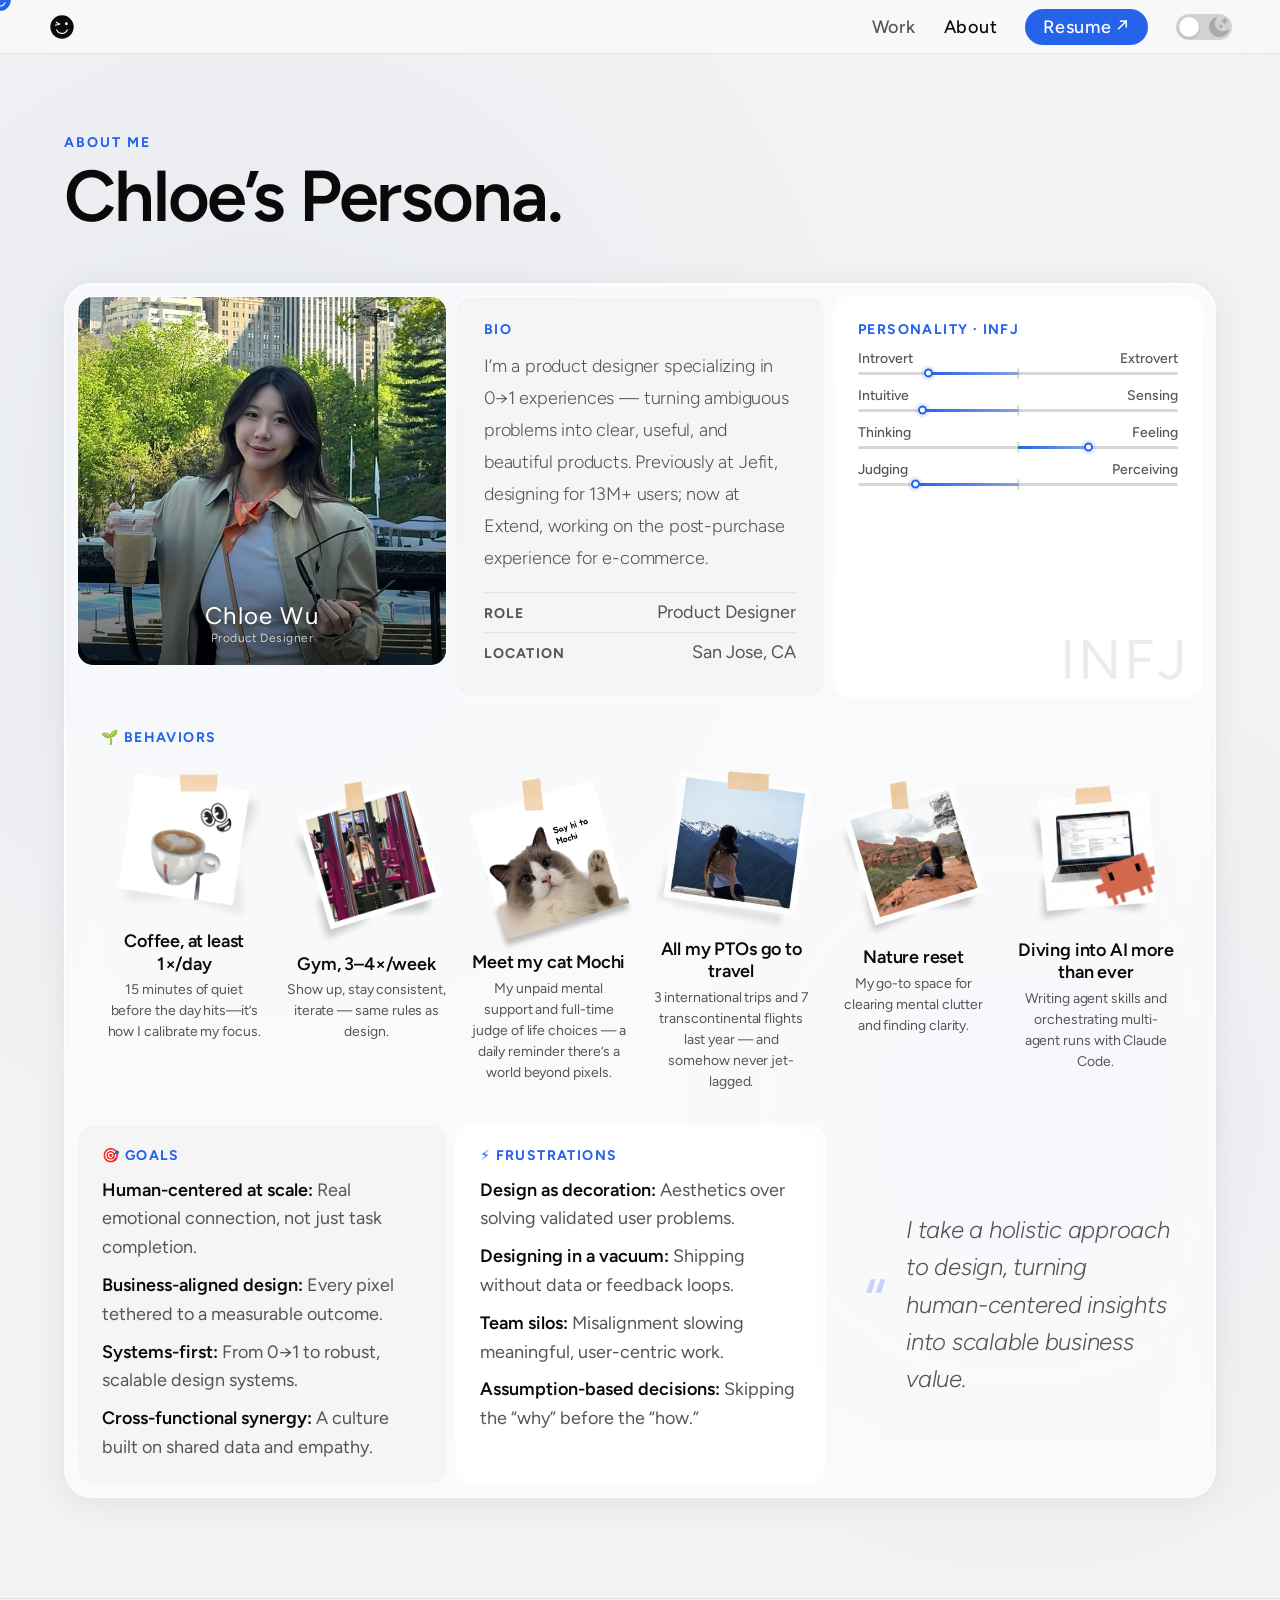
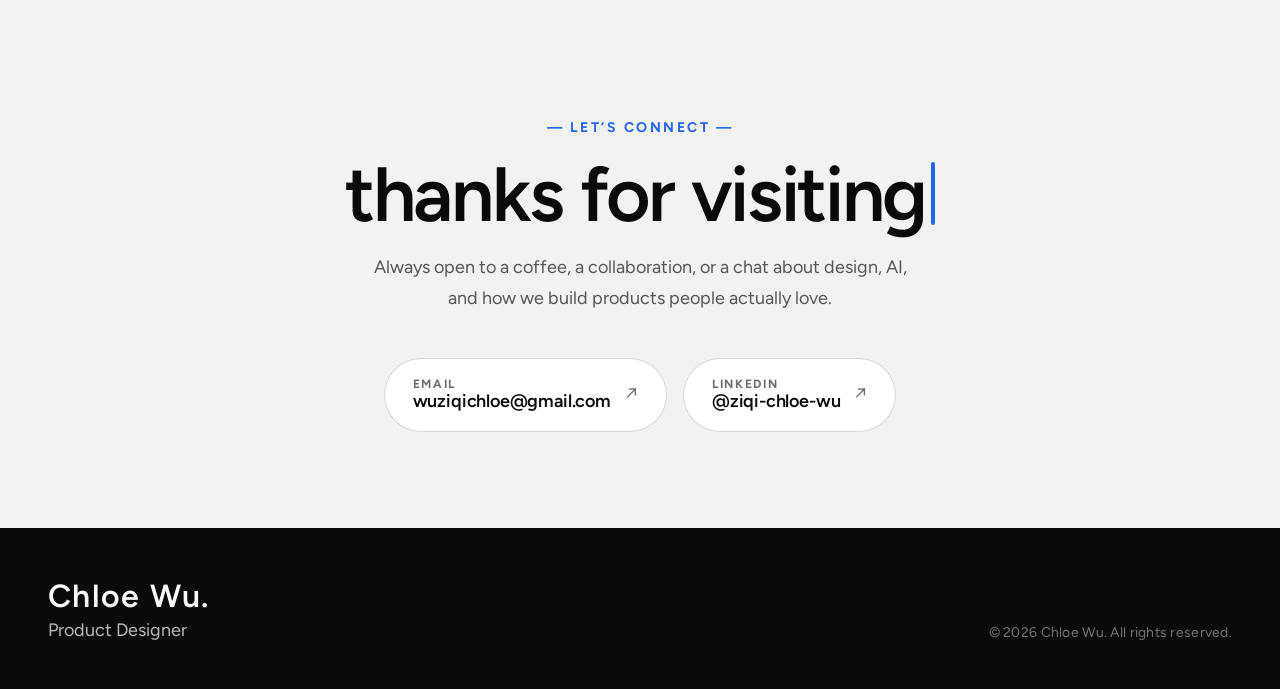
==== commit b4b9c9ca: "Update bio for the move to Extend Keeps the Jefit scale as prior context and adds the current role, " ====
--- a/about.html
+++ b/about.html
@@ -3,8 +3,26 @@
 <head>
 <meta charset="UTF-8">
 <meta name="viewport" content="width=device-width, initial-scale=1.0">
-<title>Chloe Wu — About</title>
+<title>About — Ziqi (Chloe) Wu, Product Designer</title>
+<meta name="description" content="About Ziqi (Chloe) Wu — a product designer focused on AI-driven product experiences, design systems, and turning complex workflows into clear, usable interfaces.">
+<meta name="author" content="Ziqi (Chloe) Wu">
+<link rel="canonical" href="https://ziqi-wu.com/about.html">
+<meta property="og:type" content="profile">
+<meta property="og:site_name" content="Ziqi (Chloe) Wu">
+<meta property="og:url" content="https://ziqi-wu.com/about.html">
+<meta property="og:title" content="About — Ziqi (Chloe) Wu, Product Designer">
+<meta property="og:description" content="Product designer focused on AI-driven product experiences, design systems, and turning complex workflows into clear, usable interfaces.">
+<meta property="og:image" content="https://ziqi-wu.com/banner.png">
+<meta property="og:image:width" content="524">
+<meta property="og:image:height" content="250">
+<meta name="twitter:card" content="summary_large_image">
+<meta name="twitter:title" content="About — Ziqi (Chloe) Wu, Product Designer">
+<meta name="twitter:description" content="Product designer focused on AI-driven product experiences, design systems, and complex workflows.">
+<meta name="twitter:image" content="https://ziqi-wu.com/banner.png">
 <link href="https://fonts.googleapis.com/css2?family=Figtree:ital,wght@0,300;0,400;0,500;0,600;0,700;1,400&display=swap" rel="stylesheet">
+<link rel="icon" href="favicon.svg" type="image/svg+xml">
+<link rel="icon" href="favicon-32.png" sizes="32x32" type="image/png">
+<link rel="apple-touch-icon" href="apple-touch-icon.png">
 <link rel="stylesheet" href="tokens.css">
 <style>
 *,*::before,*::after{box-sizing:border-box;margin:0;padding:0;}
@@ -444,42 +462,6 @@
   letter-spacing:-.03em; color:rgba(255,255,255,.08);
   line-height:1; pointer-events:none; user-select:none;
 }
-
-/* PDF MODAL */
-.pdf-overlay {
-  position:fixed; inset:0; z-index:1000;
-  background:rgba(0,0,0,.65);
-  backdrop-filter:blur(14px);
-  display:none; align-items:center; justify-content:center;
-  padding:24px;
-}
-.pdf-overlay.open { display:flex; }
-.pdf-box {
-  width:min(900px,96vw);
-  height:min(92vh,1040px);
-  background:var(--surf);
-  border-radius:18px; overflow:hidden;
-  display:flex; flex-direction:column;
-  box-shadow:0 32px 80px rgba(0,0,0,.45);
-  border:1px solid var(--border-h);
-}
-.pdf-topbar {
-  display:flex; align-items:center; justify-content:space-between;
-  padding:13px 20px; border-bottom:1px solid var(--border);
-  flex-shrink:0;
-}
-.pdf-topbar-title {
-  font-family:var(--font-display);font-weight:var(--fw-semibold);
-  font-size:var(--fs-base); letter-spacing:.04em; color:var(--ink);
-}
-.pdf-close {
-  width:30px; height:30px; border-radius:50%; border:none;
-  background:var(--border-h); color:var(--ink); font-size:var(--fs-base);
-  cursor:pointer; display:flex; align-items:center; justify-content:center;
-  transition:background .2s;
-}
-.pdf-close:hover { background:var(--border); }
-.pdf-iframe { flex:1; border:none; width:100%; background:#f0f0f0; }
 
 
 
@@ -1100,7 +1082,7 @@
 
       <div class="bt bt-a bt-bio-tile bc-4">
         <span class="bt-label">Bio</span>
-        <p class="bt-bio-text">I’m a product designer specializing in 0→1 experiences — turning ambiguous problems into clear, useful, and beautiful products. Currently at Jefit, designing for 13M+ users.</p>
+        <p class="bt-bio-text">I’m a product designer specializing in 0→1 experiences — turning ambiguous problems into clear, useful, and beautiful products. Previously at Jefit, designing for 13M+ users; now at Extend, working on the post-purchase experience for e-commerce.</p>
         <div class="bt-detail-rows">
           <div class="bt-detail-row">
             <span class="bt-detail-k">Role</span>
@@ -1231,10 +1213,10 @@
       <div class="reveal">
         <div class="rct">Work Experience</div>
         <div class="tl">
-          <div class="tli"><div class="tl-ln"><div class="tl-dot"></div></div><div><div class="tl-per">Mar 2024 — Present</div><div class="tl-role">Product Designer</div><div class="tl-co">Jefit · Full-time</div><div class="tl-desc">End-to-end product design across Android, iOS, web &amp; wearables for 13M+ users. Shipped Year in Review 2025 (+78% revenue, +124% shares). Spearheaded 0→1 plan adaptation (+42% adoption, +28% D30 retention).</div></div></div>
-          <div class="tli"><div class="tl-ln"><div class="tl-dot"></div></div><div><div class="tl-per">Dec 2023 — Mar 2024</div><div class="tl-role">UI/UX Designer</div><div class="tl-co">Aware.ai · Internship</div><div class="tl-desc">Designed and iterated a rewards feature through 5 usability testing rounds, improving task completion by 40%. Delivered end-to-end user flows and wireframes bridging product vision with business objectives.</div></div></div>
-          <div class="tli"><div class="tl-ln"><div class="tl-dot"></div></div><div><div class="tl-per">Oct — Dec 2023</div><div class="tl-role">UX Design Strategist</div><div class="tl-co">Whatnot · Contract</div><div class="tl-desc">Designed mobile-to-TV live event experience (+35% cross-platform satisfaction). Drove UX strategy repositioning marketplace as community-first platform.</div></div></div>
-          <div class="tli"><div class="tl-ln"><div class="tl-dot"></div></div><div><div class="tl-per">May — Aug 2023</div><div class="tl-role">UX Designer</div><div class="tl-co">Hewlett Packard Enterprise · Internship</div><div class="tl-desc">Analytics dashboard prototypes driving 30% adoption increase. Research recommendations to 50+ stakeholders.</div></div></div>
+          <div class="tli"><div class="tl-ln"><div class="tl-dot"></div></div><div><div class="tl-per">Mar 2024 — Present</div><div class="tl-role">Product Designer</div><div class="tl-co">Jefit · Full-time</div><div class="tl-desc">End-to-end product design across Android, iOS, web &amp; wearables for 13M+ users. Shipped Year in Review 2025 — the platform&rsquo;s most shared moment to date. Spearheaded the 0→1 adaptive training plan — the highest-adoption feature Jefit has shipped.</div></div></div>
+          <div class="tli"><div class="tl-ln"><div class="tl-dot"></div></div><div><div class="tl-per">Dec 2023 — Mar 2024</div><div class="tl-role">UI/UX Designer</div><div class="tl-co">Aware.ai · Internship</div><div class="tl-desc">Designed and iterated a rewards feature through 5 usability testing rounds, measurably improving task completion. Delivered end-to-end user flows and wireframes bridging product vision with business objectives.</div></div></div>
+          <div class="tli"><div class="tl-ln"><div class="tl-dot"></div></div><div><div class="tl-per">Oct — Dec 2023</div><div class="tl-role">UX Design Strategist</div><div class="tl-co">Whatnot · Contract</div><div class="tl-desc">Designed mobile-to-TV live event experience, lifting cross-platform satisfaction. Drove UX strategy repositioning marketplace as community-first platform.</div></div></div>
+          <div class="tli"><div class="tl-ln"><div class="tl-dot"></div></div><div><div class="tl-per">May — Aug 2023</div><div class="tl-role">UX Designer</div><div class="tl-co">Hewlett Packard Enterprise · Internship</div><div class="tl-desc">Analytics dashboard prototypes that drove a measurable adoption increase. Research recommendations to 50+ stakeholders.</div></div></div>
         </div>
       </div>
       <div class="reveal">
@@ -1310,29 +1292,12 @@
 
 
 
-/* ── PDF MODAL ── */
+/* ── RESUME ── */
+// Open the résumé PDF in a new tab — Chrome's native viewer (download/zoom/print).
 const RESUME_PDF_URL = "assets/Chloe%20Wu%27s%20Resume_2026.pdf";
 function openResumePdf() {
-  // Mobile / touch: iframe-embedded PDFs render at native size with no fit-to-width.
-  // Open in a new tab so the OS PDF viewer can fit to screen.
-  const isMobile = matchMedia('(hover: none) and (pointer: coarse)').matches || window.innerWidth < 768;
-  if (isMobile) {
-    window.open(RESUME_PDF_URL, '_blank');
-    return;
-  }
-  const iframe = document.getElementById('pdfIframe');
-  const fitSrc = RESUME_PDF_URL + '#view=FitH&toolbar=1';
-  if (iframe.src !== fitSrc) iframe.src = fitSrc;
-  document.getElementById('pdfOverlay').classList.add('open');
-  document.body.style.overflow = 'hidden';
-}
-function closePdf() {
-  document.getElementById('pdfOverlay').classList.remove('open');
-  document.body.style.overflow = '';
-}
-document.addEventListener('keydown', e => {
-  if (e.key === 'Escape') closePdf();
-});
+  window.open(RESUME_PDF_URL, '_blank', 'noopener');
+}
 
 /* ── HAMBURGER MENU ── */
 const hamburger    = document.getElementById('hamburger');
@@ -1443,21 +1408,5 @@
 })();
 </script>
 
-<!-- PDF Resume Modal -->
-<div class="pdf-overlay" id="pdfOverlay" onclick="if(event.target===this)closePdf()">
-  <div class="pdf-box">
-    <div class="pdf-topbar">
-      <span class="pdf-topbar-title">Chloe Wu — Resume 2026</span>
-      <button class="pdf-close" onclick="closePdf()">✕</button>
-    </div>
-    <iframe
-      class="pdf-iframe"
-      id="pdfIframe"
-      src=""
-      title="Chloe Wu Resume"
-    ></iframe>
-  </div>
-</div>
-
 </body>
 </html>
